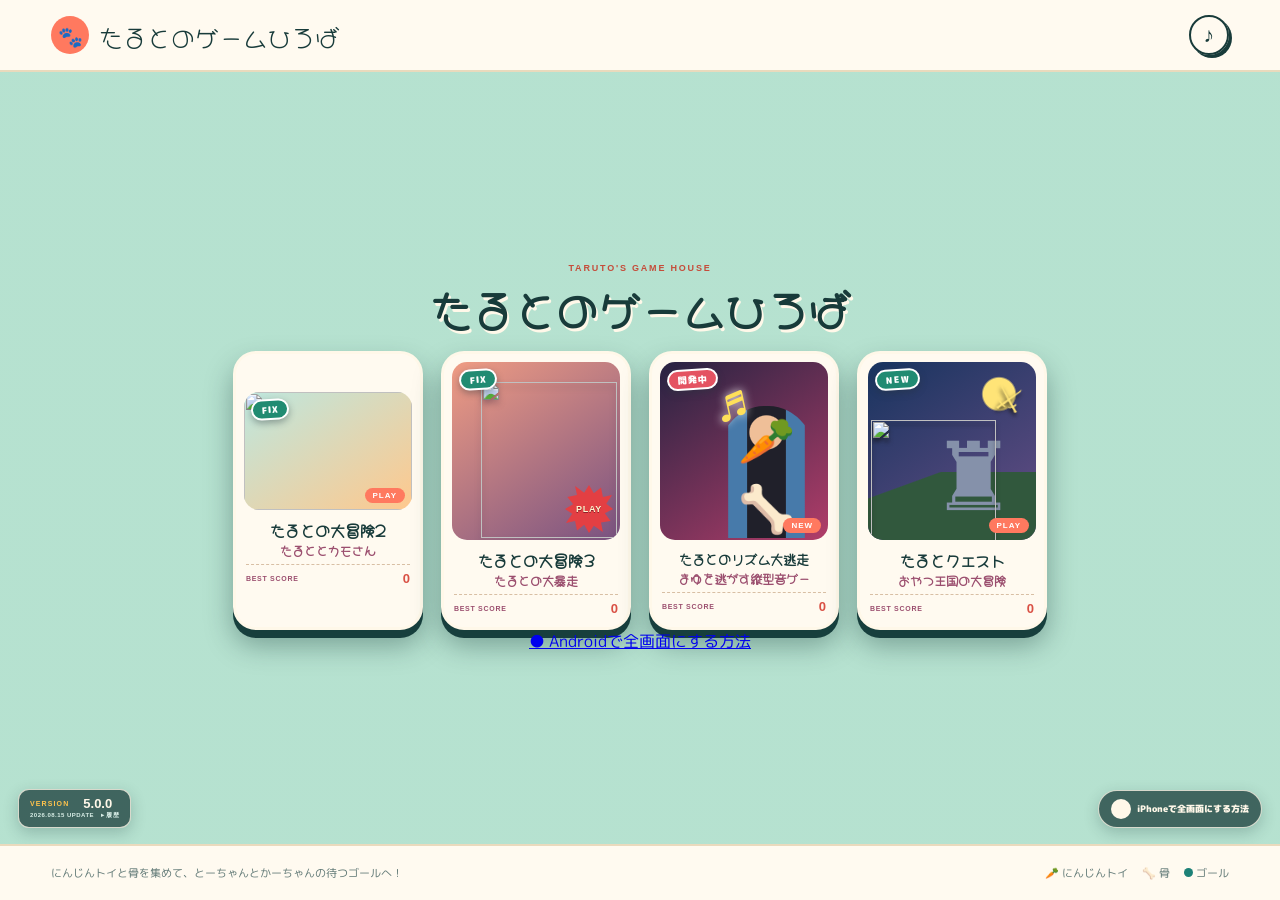
==== index.html @ a23419f9 "Add Taruto Quest RPG and update game hub" ====
<!doctype html>
<html lang="ja">
<head>
  <meta charset="UTF-8">
  <meta name="viewport" content="width=device-width, initial-scale=1.0, viewport-fit=cover">
  <meta name="theme-color" content="#ff795f">
  <meta name="mobile-web-app-capable" content="yes">
  <meta name="apple-mobile-web-app-capable" content="yes">
  <meta name="apple-mobile-web-app-status-bar-style" content="black-translucent">
  <meta name="application-name" content="たるとのゲームひろば">
  <meta name="apple-mobile-web-app-title" content="たるとのゲームひろば">
  <link rel="manifest" href="manifest.webmanifest?v=2">
  <link rel="apple-touch-icon" href="assets/taruto-character-v3.png">
  <title>たるとのゲームひろば</title>
  <link rel="preconnect" href="https://fonts.googleapis.com">
  <link rel="preconnect" href="https://fonts.gstatic.com" crossorigin>
  <link href="https://fonts.googleapis.com/css2?family=Hachi+Maru+Pop&family=M+PLUS+Rounded+1c:wght@700;800;900&family=Noto+Sans+JP:wght@600;700;800&display=swap" rel="stylesheet">
  <link rel="stylesheet" href="style.css?v=27">
  <link rel="stylesheet" href="home-help-links.css?v=1">
  <link rel="stylesheet" href="hub-rhythm-card.css?v=1">
</head>
<body>
  <main class="game-shell">
    <header class="topbar">
      <a class="brand" href="#" aria-label="タイトルへ">
        <span class="paw">🐾</span>
        <span>たるとのゲームひろば</span>
      </a>
      <button id="soundBtn" class="icon-btn" aria-label="音を切り替える">♪</button>
    </header>

    <section class="stage-wrap">
      <canvas id="game" width="1280" height="720" aria-label="たるとの大冒険2 ゲーム画面"></canvas>
      <div id="hud" class="hud hidden">
        <div class="hud-pill"><span class="mini-tart">🐶</span><span id="lives">♥ ♥ ♥</span></div>
        <div class="hud-pill score-pill"><small>SCORE</small><b id="scoreValue">0</b></div>
        <div class="hud-pill time-pill"><small>TIME</small><b id="timeValue">240.0</b></div>
        <div class="hud-pill duck-pill"><span>🦆</span><b id="duckHud">0/0</b></div>
        <div class="hud-pill item-count-pill">
          <span>🥕</span><b id="carrotHud">0/0</b>
          <span>🦴</span><b id="boneHud">0/0</b>
        </div>
        <div class="hud-pill stage-label">たるとの道</div>
        <button id="playRetryBtn" class="play-retry-btn" type="button" aria-label="最初からリトライ" title="最初からリトライ">
          <span>↻</span><small>リトライ</small>
        </button>
        <button id="playHomeBtn" class="play-home-btn" type="button" aria-label="ホーム画面に戻る" title="ホーム画面に戻る">
          <span>←</span><small>HOME</small>
        </button>
      </div>

      <section id="startScreen" class="overlay splash-screen">
        <div class="game-hub">
          <p class="hub-eyebrow">TARUTO'S GAME HOUSE</p>
          <h2 class="hub-title">たるとのゲームひろば</h2>
          <div class="game-grid">
            <button id="startBtn" class="game-card" type="button" aria-label="たるとの大冒険2をはじめる">
              <span class="game-card-art">
                <img src="assets/taruto-character-v3.png" alt="">
                <span class="card-status fixed">FIX</span>
                <i>PLAY</i>
              </span>
              <strong>たるとの大冒険2</strong>
              <span class="game-card-subtitle">たるととカモさん</span>
              <span class="game-card-best"><small>BEST SCORE</small><b id="highScoreValue">0</b></span>
            </button>
            <a class="game-card mayu-game-card" href="mayu-run.html" aria-label="たるとの大冒険3 たるとの大暴走をはじめる">
              <span class="game-card-art mayu-card-art">
                <img class="mayu-card-person" src="assets/mayu-title-v2.png" alt="" aria-hidden="true">
                <span class="card-status fixed">FIX</span>
                <i>PLAY</i>
              </span>
              <strong>たるとの大冒険3</strong>
              <span class="game-card-subtitle">たるとの大暴走</span>
              <span class="game-card-best"><small>BEST SCORE</small><b id="mayuHighScoreValue">0</b></span>
            </a>
            <a class="game-card muscle-game-card" href="rhythm.html" aria-label="たるとのリズムパーティをはじめる">
              <span class="game-card-art muscle-card-art">
                <span class="muscle-card-taruto"></span><span class="muscle-card-kouki">🥕<br>🦴</span><span class="muscle-card-notes">♬</span>
                <span class="card-status developing">開発中</span><i>NEW</i>
              </span>
              <strong>たるとのリズム大逃走</strong>
              <span class="game-card-subtitle">まゆを逃がす縦型音ゲー</span>
              <span class="game-card-best"><small>BEST SCORE</small><b id="muscleHighScoreValue">0</b></span>
            </a>
            <a class="game-card quest-game-card" href="taruto-quest.html" aria-label="たるとクエスト おやつ王国の大冒険をはじめる">
              <span class="game-card-art quest-card-art">
                <span class="quest-card-castle">♜</span>
                <img src="assets/taruto-card-v1.png" alt="" aria-hidden="true">
                <span class="quest-card-sword">⚔</span>
                <span class="card-status fixed">NEW</span><i>PLAY</i>
              </span>
              <strong>たるとクエスト</strong>
              <span class="game-card-subtitle">おやつ王国の大冒険</span>
              <span class="game-card-best"><small>BEST SCORE</small><b id="questHighScoreValue">0</b></span>
            </a>
          </div>
        </div>
        <button id="versionBadge" class="version-badge" type="button" aria-label="バージョン5.0.0。変更履歴を表示" aria-haspopup="dialog">
          <span>VERSION</span>
          <b>5.0.0</b>
          <small>2026.08.15 UPDATE　▸ 履歴</small>
        </button>
        <div class="fullscreen-help-links">
          <a class="iphone-help-link" href="iphone-fullscreen.html"><span></span> iPhoneで全画面にする方法</a>
          <a class="android-help-link" href="android-fullscreen.html"><span>●</span> Androidで全画面にする方法</a>
        </div>
      </section>

      <section id="changelogModal" class="changelog-modal hidden" role="dialog" aria-modal="true" aria-labelledby="changelogTitle">
        <button id="changelogBackdrop" class="changelog-backdrop" type="button" aria-label="変更履歴を閉じる"></button>
        <div class="changelog-card">
          <button id="changelogClose" class="changelog-close" type="button" aria-label="閉じる">×</button>
          <p>TARUTO'S GAME HOUSE</p>
          <h2 id="changelogTitle">変更履歴</h2>
          <div class="changelog-list">
            <article><b>Ver. 5.0.0</b><time>2026.08.15</time><span>新作「たるとクエスト」を追加。レベルを上げながら冒険する、スマホ向けターン制RPG！</span></article>
            <article><b>Ver. 4.0.1</b><time>2026.08.07</time><span>音ゲーの判定幅を調整。GREAT・GOODの範囲を狭め、タイミング精度が結果へ反映されるよう改善。</span></article>
            <article><b>Ver. 4.0.0</b><time>2026.08.07</time><span>音ゲーを縦画面の「リズム大逃走」へ全面刷新。まゆとたるとの追跡、接触ゲームオーバー、距離ボーナス、ルール説明を追加。</span></article>
            <article><b>Ver. 3.2.0</b><time>2026.08.06</time><span>「たるとのリズムパーティ」を刷新。レーン・ゲージ・フィーバー・カモさんガードを追加。</span></article>
            <article><b>Ver. 3.1.4</b><time>2026.08.06</time><span>派手な段階式コンボ表示と、70%以上でクリアになるグルーヴゲージを追加。</span></article>
            <article><b>Ver. 3.1.3</b><time>2026.08.06</time><span>音ゲーの4レーンと操作ボタンを横へ広げ、判定ラインを少し上へ移動。</span></article>
            <article><b>Ver. 3.1.2</b><time>2026.08.06</time><span>音ゲーの操作ボタンを判定ラインから離し、ノーツが隠れないように調整。</span></article>
            <article><b>Ver. 3.1.1</b><time>2026.08.06</time><span>音ゲーを、たるとが踊る「たるとのリズムパーティ」へ全面リニューアル。</span></article>
            <article><b>Ver. 3.1.0</b><time>2026.08.05</time><span>親アプリの名称を「たるとのゲームひろば」に統一し、大冒険2を収録ゲームとして整理。</span></article>
            <article><b>Ver. 3.0.4</b><time>2026.08.05</time><span>ホーム画面にAndroidで全画面起動する方法の案内を追加。</span></article>
            <article><b>Ver. 3.0.3</b><time>2026.08.05</time><span>マッスルビートのボタン操作に対応端末向けの短い振動を追加。</span></article>
            <article><b>Ver. 3.0.2</b><time>2026.08.05</time><span>マッスルビートの判定ボタンをノーツの4列と同じ位置に調整。</span></article>
            <article><b>Ver. 3.0.1</b><time>2026.08.04</time><span>ゲーム開始時の強制全画面表示をやめ、ブラウザの案内が出ないように調整。</span></article>
            <article><b>Ver. 3.0.0</b><time>2026.08.04</time><span>新作「たるとのマッスルビート」のローカル試作版を追加。</span></article>
            <article><b>Ver. 2.4.0</b><time>2026.08.04</time><span>大冒険3の正式版表示、変更履歴、iPhone全画面案内を公開。</span></article>
            <article><b>Ver. 2.3.2</b><time>2026.08.04</time><span>iPhoneで全画面表示するための案内ページを追加。</span></article>
            <article><b>Ver. 2.3.1</b><time>2026.08.04</time><span>たるとの大冒険3を正式版（FIX）へ変更。変更履歴画面を追加。</span></article>
            <article><b>Ver. 2.3.0</b><time>2026.08.04</time><span>スマホ操作ボタンの長押しで文字選択メニューが出る問題を対策。</span></article>
            <article><b>Ver. 2.2.0</b><time>2026.08.01</time><span>デバッグ番号を配置確認モードだけに表示し、左から連番へ整理。</span></article>
            <article><b>Ver. 2.1.0</b><time>2026.08.01</time><span>大冒険3のステージ、敵、アイテム、クリア画面とBGMを調整。</span></article>
          </div>
        </div>
      </section>

      <section id="storyScreen" class="overlay start-screen hidden">
        <p class="eyebrow">A LITTLE FLUFFY ADVENTURE</p>
        <h1><span>たるとの</span><strong>大冒険<i class="sequel">2</i></strong></h1>
        <img class="hero-dog-photo" src="assets/taruto-character-v3.png" alt="にんじんのぬいぐるみをくわえて走る淡いクリーム色のポメラニアン、たると">
        <div class="intro story-copy">
          <p>今日はとーちゃんとかーちゃんが、ふたりでおでかけ。<br>ぼくはおうちで、ひとりでお留守番。</p>
          <p>でも、さみしくなってふたりを探しに行くことにしました。<br>道にはぼくの嫌いなのらねことカラスがいっぱい！</p>
          <p>大好きなカモさんに協力してもらいながら、無事にゴールへ着けるかな？<br>ゴールでは、とーちゃんとかーちゃんが待ってるよ。</p>
        </div>
        <button id="storyBtn" class="primary-btn"><span>冒険へ出発！</span><b>→</b></button>
        <p class="controls-hint">自動で走るよ！　 <kbd>SPACE</kbd> ジャンプ　 <kbd>X</kbd> 回し蹴り</p>
      </section>

      <section id="endScreen" class="overlay end-screen hidden">
        <div id="perfectClear" class="perfect-clear hidden" role="status" aria-label="パーフェクトクリア">
          <div class="perfect-flash">
            <div class="perfect-rays"></div>
            <i style="--x:8%;--d:.05s;--c:#ff795f">★</i><i style="--x:17%;--d:.22s;--c:#5fcea9">●</i>
            <i style="--x:27%;--d:.12s;--c:#ffc34c">◆</i><i style="--x:38%;--d:.31s;--c:#fff8e9">★</i>
            <i style="--x:49%;--d:.02s;--c:#ff795f">●</i><i style="--x:60%;--d:.18s;--c:#5fcea9">◆</i>
            <i style="--x:71%;--d:.28s;--c:#ffc34c">★</i><i style="--x:82%;--d:.08s;--c:#fff8e9">●</i>
            <i style="--x:92%;--d:.25s;--c:#ff795f">◆</i>
            <div class="perfect-title">
              <small>ALL MISSIONS COMPLETE</small>
              <strong>PERFECT!</strong>
              <span>ぜんぶ達成・ノーダメージ！</span>
            </div>
          </div>
          <div class="perfect-stamp"><span>★</span><b>PERFECT CLEAR</b><span>★</span></div>
        </div>
        <div id="greatClear" class="great-clear hidden" role="status" aria-label="3ミス以内のグレートクリア">
          <span>✦</span>
          <div><strong>GREAT CLEAR!</strong></div>
          <span>✦</span>
        </div>
        <div id="goodClear" class="good-clear hidden" role="status" aria-label="6ミス以内のグッドクリア">
          <span>●</span>
          <div><strong>GOOD CLEAR!</strong></div>
          <span>●</span>
        </div>
        <div id="tryClear" class="try-clear hidden" role="status" aria-label="7ミス以上">
          <span>▲</span>
          <div><strong>まだまだ伸びるよ！</strong></div>
          <span>▲</span>
        </div>
        <p class="eyebrow">ADVENTURE COMPLETE!</p>
        <h2>やったね、たると！</h2>
        <div id="newRecord" class="new-record hidden" role="status">
          <span>★</span><strong>NEW HIGH SCORE!</strong><span>★</span>
        </div>
        <div id="cheeseHandoff" class="cheese-handoff hidden" aria-label="たるとがとーちゃんとかーちゃんにチーズを渡す">
          <span class="handoff-taruto">🐶</span>
          <span class="handoff-cheese">🧀</span>
          <span class="handoff-parents" aria-hidden="true">
            <svg viewBox="0 0 72 44" role="img" aria-label="とーちゃんとかーちゃん">
              <circle class="parent-head dad" cx="20" cy="11" r="8"/>
              <path class="parent-hair" d="M12 10c1-10 16-11 17 1-4-3-12-4-17-1z"/>
              <path class="parent-body dad" d="M6 42c1-17 7-23 14-23s13 6 14 23z"/>
              <circle class="parent-head mom" cx="52" cy="11" r="8"/>
              <path class="parent-hair" d="M43 13c-1-15 19-15 18 0l-4 7-2-5c-3 3-7 2-10 0l-2 5z"/>
              <path class="parent-body mom" d="M38 42c1-17 7-23 14-23s13 6 14 23z"/>
              <path class="parent-heart" d="M36 20c-5-6-12 2 0 10 12-8 5-16 0-10z"/>
            </svg>
          </span>
          <strong>チーズのおみやげ、どうぞ！</strong>
        </div>
        <div class="end-medal">☀</div>
        <div class="score-summary" aria-label="スコア集計">
          <div class="score-breakdown">
            <div><span>にんじんトイ <em id="carrotCount">0個</em></span><b id="carrotScore">0</b></div>
            <div><span>ホネッコ <em id="boneCount">0個</em></span><b id="boneScore">0</b></div>
            <div><span>野良ねこ <em id="catCount">0匹</em></span><b id="catScore">0</b></div>
            <div><span>カラス <em id="crowCount">0羽</em></span><b id="crowScore">0</b></div>
            <div><span>カモさんジャンプ <em id="duckCount">0回</em></span><b id="duckScore">0</b></div>
            <div><span>おみやげチーズ <em id="cheeseCount">0個</em></span><b id="cheeseScore">0</b></div>
            <div class="penalty-row"><span>ダメージ・川落下 <em id="damageCount">0回</em></span><b id="damageScore">0</b></div>
          </div>
          <div><span>アクション・アイテム</span><b id="actionScore">0</b></div>
          <div><span>タイムボーナス（残り0.1秒×1）</span><b id="timeBonus">0</b></div>
          <div class="miss-total-row"><span>ミスカウント合計</span><strong id="missTotal">0</strong></div>
          <div class="score-total"><span>TOTAL SCORE</span><strong id="totalScore">0</strong></div>
        </div>
        <div class="credits-window" aria-label="エンディングメッセージ">
          <div id="creditsRoll" class="credits-roll"></div>
        </div>
        <button id="retryBtn" class="primary-btn"><span>もういちど遊ぶ</span><b>↻</b></button>
      </section>

      <div id="toast" class="toast hidden">にんじんトイをみつけた！</div>

      <div id="mobileControls" class="mobile-controls hidden" aria-label="スマートフォン用操作">
        <button data-key="attack" class="attack" aria-label="くるん回し蹴り">⚡<small>KICK</small></button>
        <button data-key="jump" class="jump" aria-label="ジャンプ">↑<small>JUMP</small></button>
      </div>
      <div class="rotate-notice"><span>↻</span><strong>スマホを横にしてね</strong><small>たるとが待っているよ！</small></div>
    </section>

    <footer>
      <span>にんじんトイと骨を集めて、とーちゃんとかーちゃんの待つゴールへ！</span>
      <span class="legend">🥕 にんじんトイ　 🦴 骨　 <i class="dot teal"></i> ゴール</span>
    </footer>
  </main>
  <script src="game.js?v=27"></script>
</body>
</html>
---- style.css ----
:root{--ink:#183b3a;--cream:#fff8e9;--coral:#ff795f;--sun:#ffc34c;--teal:#1d8177}
*{box-sizing:border-box}
html,body{margin:0;min-height:100%;background:#f7ead0;color:var(--ink);font-family:"M PLUS Rounded 1c",sans-serif}
body{overflow-x:hidden;background-image:radial-gradient(#e7ceb0 1px,transparent 1px);background-size:18px 18px}
button,a{-webkit-tap-highlight-color:transparent}
.game-shell{width:min(1460px,100%);margin:auto;min-height:100vh;background:var(--cream);box-shadow:0 0 60px #7f67432b;display:flex;flex-direction:column}
.topbar{height:72px;padding:0 clamp(18px,4vw,56px);display:flex;align-items:center;justify-content:space-between;background:#fffaf0;border-bottom:2px solid #eadabd;z-index:5}
.brand{display:flex;align-items:center;gap:10px;color:var(--ink);text-decoration:none;font-family:"Hachi Maru Pop";font-size:clamp(17px,2vw,24px)}
.paw{display:grid;place-items:center;width:38px;height:38px;background:var(--coral);border-radius:50%;font-size:20px}
.icon-btn{width:40px;height:40px;border:2px solid var(--ink);border-radius:50%;background:transparent;color:var(--ink);font-size:21px;font-weight:900;cursor:pointer;box-shadow:3px 3px 0 var(--ink)}
.icon-btn.off{opacity:.35;text-decoration:line-through}
.stage-wrap{position:relative;flex:1;min-height:0;overflow:hidden;background:#93d7c4;isolation:isolate}
canvas{display:block;width:100%;height:auto;max-height:calc(100vh - 128px);aspect-ratio:16/9;object-fit:cover}
.overlay{position:absolute;inset:0;display:flex;flex-direction:column;align-items:center;justify-content:center;text-align:center;padding:24px;background:linear-gradient(90deg,#fff8e9ed 0%,#fff8e9b8 42%,transparent 74%),url("assets/tart-adventure-bg.png") center/cover;color:var(--ink);transition:.35s}
.splash-screen{background:linear-gradient(#fff8e952,#fff8e952),url("assets/tart-adventure-bg.png") center/cover}
.splash-btn{transform:scale(1.15);box-shadow:0 10px 0 #0c2928,0 18px 35px #183b3a69}
.splash-btn:hover{transform:scale(1.15) translateY(-3px)}
.game-hub{display:flex;flex-direction:column;align-items:center}.hub-eyebrow{margin:0 0 3px;color:#c54c3a;font:900 9px "Trebuchet MS",sans-serif;letter-spacing:.2em}.hub-title{margin:0 0 14px;color:#183b3a;font:900 clamp(22px,4vw,42px) "Hachi Maru Pop","M PLUS Rounded 1c",sans-serif;text-shadow:2px 3px 0 #fff8e9}.game-grid{display:grid;grid-template-columns:repeat(auto-fit,minmax(150px,190px));justify-content:center;gap:18px;width:min(760px,90vw)}.game-card{padding:8px 8px 11px;border:3px solid #fff8e9;border-radius:23px;background:#fffaf0;color:#183b3a;box-shadow:0 8px 0 #173f3d,0 15px 28px #183b3a66;cursor:pointer;transition:.18s}.game-card:hover{transform:translateY(-4px);box-shadow:0 12px 0 #173f3d,0 19px 32px #183b3a66}.game-card:active{transform:translateY(5px);box-shadow:0 3px 0 #173f3d}.game-card-art{position:relative;display:block;height:118px;overflow:hidden;border-radius:15px;background:linear-gradient(145deg,#bde7df,#ffc88d)}.game-card-art img{width:100%;height:100%;object-fit:cover;object-position:center 38%}.game-card-art i{position:absolute;right:7px;bottom:7px;padding:3px 8px;border-radius:99px;background:#ff795f;color:#fff;font:900 8px "Trebuchet MS",sans-serif;letter-spacing:.12em}.game-card strong{display:block;margin:9px 2px 1px;font:900 15px "Hachi Maru Pop","M PLUS Rounded 1c",sans-serif}.game-card small{display:block;color:#1d8177;font-size:8px;font-weight:900;letter-spacing:.12em}
.version-badge{position:absolute;left:max(18px,env(safe-area-inset-left));bottom:max(16px,env(safe-area-inset-bottom));display:grid;grid-template-columns:auto auto;align-items:center;gap:1px 7px;padding:7px 11px;border:1px solid #fff8e9c9;border-radius:11px;background:#183b3abf;color:#fff8e9;box-shadow:0 5px 15px #183b3a3d;text-align:left;font-family:"Trebuchet MS",sans-serif;cursor:pointer}.version-badge:active{transform:translateY(2px)}.version-badge span{color:#ffc34c;font-size:7px;font-weight:900;letter-spacing:.16em}.version-badge b{font-size:13px;line-height:1}.version-badge small{grid-column:1/-1;color:#d9eee7;font-size:6px;font-weight:700;letter-spacing:.08em}
.iphone-help-link{position:absolute;right:max(18px,env(safe-area-inset-right));bottom:max(16px,env(safe-area-inset-bottom));display:flex;align-items:center;gap:6px;padding:8px 12px;border:1px solid #fff8e9c9;border-radius:99px;background:#183b3abf;color:#fff8e9;text-decoration:none;box-shadow:0 5px 15px #183b3a3d;font-size:9px;font-weight:900}.iphone-help-link span{display:grid;place-items:center;width:20px;height:20px;border-radius:50%;background:#fff8e9;color:#183b3a;font-size:12px}.iphone-help-link:active{transform:translateY(2px)}
.changelog-modal{position:absolute;z-index:60;inset:0;display:grid;place-items:center;padding:max(16px,env(safe-area-inset-top)) max(16px,env(safe-area-inset-right)) max(16px,env(safe-area-inset-bottom)) max(16px,env(safe-area-inset-left))}.changelog-backdrop{position:absolute;inset:0;border:0;background:#142e2dc9}.changelog-card{position:relative;z-index:1;width:min(580px,88vw);max-height:82dvh;padding:20px 24px;border:3px solid #fff8e9;border-radius:24px;background:linear-gradient(145deg,#fff8e9,#ffe7bd);color:#183b3a;box-shadow:0 18px 55px #102726aa;overflow:auto}.changelog-card>p{margin:0;color:#d65e53;font:900 8px "Trebuchet MS";letter-spacing:.2em}.changelog-card h2{margin:2px 0 12px;font:900 30px "Hachi Maru Pop","M PLUS Rounded 1c";color:#e45d55}.changelog-close{position:absolute;right:12px;top:10px;width:34px;height:34px;border:0;border-radius:50%;background:#183b3a;color:#fff8e9;font-size:23px;font-weight:900;cursor:pointer}.changelog-list{display:grid;gap:8px}.changelog-list article{display:grid;grid-template-columns:auto 1fr;gap:2px 9px;padding:8px 11px;border:1px solid #e7ba79;border-radius:12px;background:#ffffffa8}.changelog-list b{color:#218b72;font:900 13px "Trebuchet MS"}.changelog-list time{align-self:center;color:#8c725b;font-size:9px;font-weight:900}.changelog-list span{grid-column:1/-1;font-size:11px;font-weight:800;line-height:1.45}
@media(max-width:950px) and (orientation:landscape){.changelog-card{width:min(570px,78vw);max-height:88dvh;padding:10px 16px;border-radius:17px}.changelog-card h2{margin:0 0 6px;font-size:21px}.changelog-close{right:8px;top:7px;width:27px;height:27px;font-size:18px}.changelog-list{grid-template-columns:1fr 1fr;gap:5px}.changelog-list article{padding:5px 8px}.changelog-list b{font-size:10px}.changelog-list time{font-size:7px}.changelog-list span{font-size:8px;line-height:1.3}}
@media(max-width:950px) and (orientation:landscape){.iphone-help-link{right:max(10px,env(safe-area-inset-right));bottom:max(8px,env(safe-area-inset-bottom));padding:5px 9px;font-size:7px}.iphone-help-link span{width:17px;height:17px;font-size:10px}}
.game-card-subtitle{display:block;margin-top:2px;color:#9b4e6e;font:900 12px "Hachi Maru Pop","M PLUS Rounded 1c",sans-serif;line-height:1.25}
.game-card-best{display:flex;align-items:center;justify-content:space-between;gap:8px;margin:7px 2px 0;padding-top:6px;border-top:1px dashed #d8bfa4;color:#183b3a}.game-card-best small{color:#9b4e6e;font:900 7px "Trebuchet MS",sans-serif;letter-spacing:.1em}.game-card-best b{color:#d95145;font:900 13px "Trebuchet MS",sans-serif}
.card-status{position:absolute;z-index:5;left:7px;top:7px;padding:4px 9px;border:2px solid #fff;border-radius:999px;color:#fff;font:900 9px "M PLUS Rounded 1c",sans-serif;line-height:1;letter-spacing:.08em;box-shadow:0 3px 7px #28343c66;transform:rotate(-4deg)}.card-status.fixed{background:#218b72}.card-status.developing{background:#e45362;animation:statusPulse 1.2s ease-in-out infinite alternate}@keyframes statusPulse{to{transform:rotate(-4deg) scale(1.08);filter:brightness(1.12)}}
@media(max-width:950px) and (orientation:landscape){.game-card-subtitle{font-size:10px}}
@media(max-width:950px) and (orientation:landscape){.game-card-best{margin-top:4px;padding-top:3px}.game-card-best small{font-size:6px}.game-card-best b{font-size:10px}}
.hidden{opacity:0!important;pointer-events:none!important;visibility:hidden}
.start-screen{align-items:flex-start;text-align:left;padding-left:clamp(24px,8vw,110px)}
.eyebrow{margin:0 0 10px;color:#c54c3a;letter-spacing:.22em;font-size:12px;font-weight:900}
h1{margin:0;font-family:"Hachi Maru Pop";line-height:.9;filter:drop-shadow(4px 5px 0 #fff)}
h1 span{display:block;font-size:clamp(33px,5vw,68px)}
h1 strong{display:block;color:var(--coral);font:900 clamp(64px,9vw,126px)/1 "M PLUS Rounded 1c",sans-serif;letter-spacing:.02em;transform:rotate(-1deg);-webkit-text-stroke:1px #fff8e9;text-shadow:4px 5px 0 #f3b83d}
.sequel{display:inline-grid;place-items:center;width:.72em;height:.72em;margin-left:.12em;border-radius:50%;background:#ffc34c;color:#183b3a;font:900 .66em/1 "M PLUS Rounded 1c",sans-serif;letter-spacing:0;vertical-align:.1em;-webkit-text-stroke:0;box-shadow:0 0 0 3px #fff8e9,3px 4px 0 #183b3a;transform:rotate(5deg)}
.intro{font-size:clamp(13px,1.5vw,18px);line-height:1.9;margin:14px 0 18px;max-width:560px}
.story-copy p{margin:0 0 8px}.story-copy p:last-child{margin-bottom:0}
.primary-btn{display:flex;align-items:center;gap:22px;padding:8px 9px 8px 26px;border:0;border-radius:999px;background:var(--ink);color:#fff;font:800 16px inherit;cursor:pointer;box-shadow:0 8px 0 #0c2928,0 14px 25px #183b3a4c;transition:.15s}
.primary-btn:hover{transform:translateY(-3px);box-shadow:0 11px 0 #0c2928,0 17px 28px #183b3a4c}
.primary-btn:active{transform:translateY(5px);box-shadow:0 3px 0 #0c2928}
.primary-btn b{display:grid;place-items:center;width:42px;height:42px;background:var(--coral);border-radius:50%;font-size:21px}
.controls-hint{font-size:12px;margin:16px 0 0;color:#51706d}
kbd{display:inline-grid;place-items:center;min-width:28px;height:25px;padding:0 6px;background:#fff;border:1px solid #b5afa1;border-radius:6px;box-shadow:0 2px #afa798;font:800 11px inherit}
.hero-dog-photo{position:absolute;right:2%;bottom:-7%;width:min(51vw,660px);aspect-ratio:1;object-fit:cover;border-radius:50%;border:10px solid #fff8e9;box-shadow:0 20px 50px #65452d52;transform:rotate(3deg)}
.dog-body{position:absolute;bottom:8px;left:35px;width:165px;height:155px;border-radius:50% 55% 42% 46%;background:radial-gradient(circle at 50% 40%,#fff5d7 0 30%,#e9ae58 62%,#b96e35);box-shadow:inset -15px -12px 0 #c47b3c}
.dog-head{position:absolute;z-index:2;top:10px;left:28px;width:185px;height:175px;border-radius:48% 52% 48% 46%;background:radial-gradient(circle at 48% 42%,#fff9e7 0 22%,#efbd72 52%,#c97e3d 82%);box-shadow:inset 0 -12px 0 #d68d44}
.ear{position:absolute;top:-9px;width:67px;height:79px;background:#bd7138;clip-path:polygon(50% 0,100% 100%,0 84%);z-index:-1}.ear.left{left:8px;transform:rotate(-17deg)}.ear.right{right:6px;transform:rotate(18deg)}
.face:before,.face:after{content:"";position:absolute;top:66px;width:14px;height:19px;border-radius:50%;background:#183b3a}.face:before{left:52px}.face:after{right:52px}
.muzzle{position:absolute;left:62px;top:81px;width:64px;height:54px;border-radius:50%;background:#fff7e7}
.muzzle:before{content:"";position:absolute;left:23px;top:6px;width:20px;height:14px;border-radius:50% 50% 60% 60%;background:#2b342f}
.muzzle:after{content:"";position:absolute;left:27px;top:23px;width:15px;height:13px;border-radius:0 0 50% 50%;background:#ed776a}
.dog-tail{position:absolute;right:-5px;bottom:64px;width:100px;height:120px;border:30px solid #d98d47;border-left-color:transparent;border-bottom-color:transparent;border-radius:50%;transform:rotate(30deg)}
.scarf{position:absolute;z-index:3;left:55px;top:156px;width:135px;height:26px;background:var(--teal);border-radius:50%}.scarf:after{content:"";position:absolute;right:-15px;top:10px;width:58px;height:25px;background:var(--teal);transform:rotate(25deg);clip-path:polygon(0 0,100% 48%,10% 100%)}
.hud{position:absolute;z-index:4;inset:20px 24px auto;display:flex;gap:12px;align-items:center;transition:.3s}
.hud-pill{height:44px;display:flex;align-items:center;gap:9px;padding:0 16px;background:#fffaf0e8;border:2px solid #fff;border-radius:99px;box-shadow:0 5px 16px #16484229;font-weight:900}
.hud-pill:first-child{color:#e2504b}.mini-tart{font-size:23px}.hud-pill small{color:#718480;font-size:9px;letter-spacing:.08em}.score-pill b{color:#dc7048;min-width:54px;text-align:right}.time-pill b{color:#1d8177;min-width:28px;text-align:right}.stage-label{margin-left:auto;color:var(--teal)}
.duck-pill{color:#1d8177}.duck-pill span{font-size:20px}.duck-pill b{min-width:28px;font-size:12px}
.item-count-pill{gap:5px;padding:0 11px}.item-count-pill span{font-size:17px}.item-count-pill b{min-width:25px;color:#b85f3d;font-size:11px}.item-count-pill span:nth-of-type(2){margin-left:3px}
.play-retry-btn{position:absolute;top:110px;right:0;display:flex;align-items:center;justify-content:center;gap:6px;height:38px;padding:0 13px;border:2px solid #ff795f;border-radius:12px;background:#fffaf0ed;color:#c94f3d;font:800 10px/1 "Arial Rounded MT Bold","Trebuchet MS",sans-serif;letter-spacing:.12em;box-shadow:0 4px 0 #c94f3d,0 8px 18px #16484229;cursor:pointer}.play-retry-btn span{font-size:20px;line-height:1;letter-spacing:0}.play-retry-btn small{font:inherit}.play-retry-btn:active{transform:translateY(3px);box-shadow:0 1px 0 #c94f3d,0 4px 10px #16484229;background:#fff0e8}
.play-home-btn{position:absolute;top:110px;left:0;display:flex;align-items:center;justify-content:center;gap:5px;height:38px;padding:0 12px;border:2px solid #fff;border-radius:12px;background:#183b3ad9;color:#fff8e9;font:800 9px/1 "Arial Rounded MT Bold","Trebuchet MS",sans-serif;letter-spacing:.1em;box-shadow:0 4px 0 #0c2928,0 8px 18px #16484229;cursor:pointer}.play-home-btn span{font-size:17px;line-height:1;letter-spacing:0}.play-home-btn small{font:inherit}.play-home-btn:active{transform:translateY(3px);box-shadow:0 1px 0 #0c2928,0 4px 10px #16484229;background:#245957}
.high-score-badge{position:absolute;z-index:8;top:76px;right:24px;display:flex;align-items:center;gap:7px;padding:5px 11px;border-radius:99px;background:#183b3acc;color:#fff8e9;border:1px solid #ffffffb8;box-shadow:0 4px 12px #183b3a3d;font-size:12px;font-weight:900}.high-score-badge small{font-size:8px;letter-spacing:.12em;color:#ffc34c}.high-score-badge b{min-width:36px;text-align:right}
.toast{position:absolute;z-index:6;left:50%;top:68px;transform:translateX(-50%);padding:10px 22px;border-radius:99px;background:var(--ink);color:#fff;font-weight:900;transition:.2s;box-shadow:0 8px 20px #183b3a55}
.toast.achievement{z-index:9;padding:13px 28px;border:3px solid #fff8e9;background:linear-gradient(90deg,#ff795f,#ffc34c,#ff795f);color:#183b3a;box-shadow:0 0 0 4px #ffc34c,0 10px 30px #183b3a66;font-family:"Hachi Maru Pop","M PLUS Rounded 1c",sans-serif;animation:achievementPop .55s cubic-bezier(.2,1.7,.4,1),achievementGlow .65s ease-in-out .55s infinite alternate}.toast.achievement::before,.toast.achievement::after{content:"★";margin:0 9px;color:#fff}@keyframes achievementPop{from{opacity:0;transform:translateX(-50%) scale(.3) rotate(-5deg)}to{opacity:1;transform:translateX(-50%) scale(1) rotate(0)}}@keyframes achievementGlow{to{filter:brightness(1.15);transform:translateX(-50%) scale(1.04)}}
.overlay.end-screen{align-items:flex-start;background:linear-gradient(90deg,#102f2dcc 0%,#102f2d9c 38%,#102f2d28 70%,transparent 100%),url("assets/ending-photo.png") center/cover;padding-left:5vw}
.end-screen h2{font-family:"Hachi Maru Pop";font-size:clamp(36px,6vw,72px);margin:0;color:#ffb05e;text-shadow:3px 4px 0 #173f3d}
.end-screen>.eyebrow{color:#ffe3a7}.end-screen p{line-height:1.8}.end-medal{font-size:70px;filter:drop-shadow(0 5px 0 #6b4a17)}
.cheese-handoff{position:relative;display:flex;align-items:center;gap:10px;min-height:48px;padding:4px 14px;margin:2px 0 5px;border-radius:16px;background:#fff8e9e8;border:2px solid #f0c87f;color:#173f3d;overflow:hidden}.cheese-handoff span{font-size:28px}.cheese-handoff strong{font:900 13px "Hachi Maru Pop","M PLUS Rounded 1c",sans-serif}.cheese-handoff .handoff-cheese{animation:giveCheese 1.8s ease-in-out infinite}.end-screen.hidden .handoff-cheese{animation:none}@keyframes giveCheese{0%{transform:translateX(-15px) rotate(-12deg) scale(.85)}55%{transform:translateX(18px) translateY(-8px) rotate(10deg) scale(1.2)}100%{transform:translateX(44px) rotate(0) scale(.85)}}
.handoff-parents{display:block;width:58px;height:38px;flex:none}.handoff-parents svg{display:block;width:100%;height:100%;overflow:visible}.parent-head{fill:#f2c29b;stroke:#173f3d;stroke-width:1.5}.parent-hair{fill:#55433a}.parent-body{stroke:#173f3d;stroke-width:1.5}.parent-body.dad{fill:#5f9e85}.parent-body.mom{fill:#f47f6b}.parent-heart{fill:#ffc34c;stroke:#fff8e9;stroke-width:1}
.new-record{display:flex;align-items:center;gap:10px;margin:2px 0 5px;padding:5px 16px;border-radius:99px;background:linear-gradient(90deg,#ff795f,#ffc34c,#ff795f);color:#183b3a;border:3px solid #fff8e9;box-shadow:0 0 0 3px #ffc34c,0 8px 24px #ffb64d88;font:900 clamp(14px,2vw,22px) "Hachi Maru Pop","M PLUS Rounded 1c",sans-serif;animation:newRecordPop .7s cubic-bezier(.2,1.8,.4,1),newRecordGlow 1s ease-in-out .7s infinite alternate}.new-record span{color:#fff;font-size:1.25em;animation:recordStar .8s linear infinite}@keyframes newRecordPop{0%{transform:scale(.1) rotate(-8deg);opacity:0}100%{transform:scale(1) rotate(0);opacity:1}}@keyframes newRecordGlow{to{filter:brightness(1.2);transform:scale(1.04)}}@keyframes recordStar{to{transform:rotate(360deg)}}
.perfect-clear{position:absolute;z-index:20;inset:0;pointer-events:none;overflow:hidden}.perfect-flash{position:absolute;inset:0;display:grid;place-items:center;background:radial-gradient(circle,#fffbd5e8 0 15%,#ffc34cbb 30%,#ff795f5c 52%,transparent 72%);animation:perfectFlash 3.6s ease both}.perfect-rays{position:absolute;width:115vmax;aspect-ratio:1;border-radius:50%;background:repeating-conic-gradient(from 0deg,#fff8e900 0 8deg,#fff8e9b8 8deg 13deg,#fff8e900 13deg 24deg);animation:perfectRays 7s linear infinite}.perfect-title{position:relative;z-index:2;display:flex;flex-direction:column;align-items:center;filter:drop-shadow(0 9px 0 #9b4f2d) drop-shadow(0 16px 22px #183b3a88);animation:perfectTitle 3.1s cubic-bezier(.2,1.5,.3,1) both}.perfect-title small{padding:5px 15px;border-radius:99px;background:#183b3a;color:#fff8e9;font:900 clamp(9px,1.5vw,14px) "Trebuchet MS",sans-serif;letter-spacing:.2em}.perfect-title strong{color:#fff8e9;font:900 clamp(62px,13vw,158px)/.9 "Arial Black","M PLUS Rounded 1c",sans-serif;letter-spacing:-.07em;-webkit-text-stroke:clamp(3px,.65vw,8px) #ff795f;text-shadow:0 0 0 #ffc34c}.perfect-title span{margin-top:12px;padding:7px 22px;border:3px solid #fff8e9;border-radius:99px;background:#ffc34c;color:#183b3a;font:900 clamp(14px,2.5vw,28px) "Hachi Maru Pop","M PLUS Rounded 1c",sans-serif}.perfect-flash>i{position:absolute;z-index:3;top:-10%;left:var(--x);color:var(--c);font-style:normal;font-size:clamp(18px,4vw,48px);text-shadow:0 3px 0 #183b3a66;animation:perfectConfetti 2.6s cubic-bezier(.2,.7,.4,1) var(--d) both}.perfect-stamp{position:absolute;z-index:4;top:18px;right:22px;display:flex;align-items:center;gap:7px;padding:8px 15px;border:3px solid #fff8e9;border-radius:99px;background:linear-gradient(90deg,#ff795f,#ffc34c);color:#183b3a;box-shadow:0 0 0 3px #ffc34c,0 7px 20px #183b3a55;font:900 clamp(10px,1.4vw,16px) "Arial Rounded MT Bold","Trebuchet MS",sans-serif;letter-spacing:.08em;animation:perfectStamp .65s cubic-bezier(.2,1.6,.4,1) 3.15s both}.perfect-stamp span{color:#fff8e9}@keyframes perfectFlash{0%{opacity:0}8%,76%{opacity:1}100%{opacity:0;visibility:hidden}}@keyframes perfectRays{to{transform:rotate(360deg)}}@keyframes perfectTitle{0%{opacity:0;transform:scale(.15) rotate(-10deg)}18%,78%{opacity:1;transform:scale(1) rotate(0)}100%{opacity:0;transform:scale(1.25)}}@keyframes perfectConfetti{0%{opacity:0;transform:translateY(0) rotate(0) scale(.4)}12%{opacity:1}100%{opacity:0;transform:translateY(115vh) rotate(780deg) scale(1)}}@keyframes perfectStamp{from{opacity:0;transform:scale(.2) rotate(12deg)}to{opacity:1;transform:scale(1) rotate(-2deg)}}
.perfect-clear.preview-still .perfect-flash,.perfect-clear.preview-still .perfect-title,.perfect-clear.preview-still .perfect-stamp{animation:none;opacity:1;visibility:visible}.perfect-clear.preview-still .perfect-flash>i{animation:none;top:var(--preview-y,18%);transform:rotate(18deg)}.perfect-clear.preview-still .perfect-flash>i:nth-of-type(2n){--preview-y:72%;transform:rotate(-24deg)}.perfect-clear.preview-still .perfect-flash>i:nth-of-type(3n){--preview-y:42%;transform:rotate(42deg)}
.perfect-clear.hidden .perfect-flash,.perfect-clear.hidden .perfect-rays,.perfect-clear.hidden .perfect-title,.perfect-clear.hidden .perfect-flash>i,.perfect-clear.hidden .perfect-stamp{animation:none}
.great-clear{position:absolute;z-index:12;top:66px;right:22px;display:flex;align-items:center;gap:9px;padding:9px 16px;border:2px solid #fff8e9;border-radius:16px;background:linear-gradient(135deg,#1d8177e8,#65b95de8);color:#fff8e9;box-shadow:0 0 0 3px #5fcea977,0 8px 22px #183b3a55;transform:rotate(1deg);animation:greatClearPop .7s cubic-bezier(.2,1.5,.4,1),greatClearGlow .8s ease-in-out .7s 2 alternate}.great-clear>span{color:#ffc34c;font-size:20px}.great-clear div{display:flex;flex-direction:column;line-height:1}.great-clear small{color:#d8fff0;font:900 8px "Trebuchet MS",sans-serif;letter-spacing:.18em}.great-clear strong{margin-top:3px;font:900 clamp(13px,2vw,20px) "Arial Rounded MT Bold","Trebuchet MS",sans-serif;letter-spacing:.04em}.great-clear.hidden{animation:none}@keyframes greatClearPop{from{opacity:0;transform:translateY(-18px) scale(.4) rotate(-5deg)}to{opacity:1;transform:translateY(0) scale(1) rotate(1deg)}}@keyframes greatClearGlow{to{filter:brightness(1.2);box-shadow:0 0 0 5px #5fcea999,0 10px 28px #183b3a66}}
.good-clear,.try-clear{position:absolute;z-index:12;top:66px;right:22px;display:flex;align-items:center;gap:9px;padding:9px 16px;border:2px solid #fff8e9;border-radius:16px;color:#fff8e9;box-shadow:0 7px 20px #183b3a55;animation:rankClearPop .65s cubic-bezier(.2,1.4,.4,1)}.good-clear{background:linear-gradient(135deg,#4388bde8,#67b7d2e8)}.try-clear{background:linear-gradient(135deg,#6f665de8,#d57c5de8)}.good-clear>span{color:#d8f5ff}.try-clear>span{color:#ffc34c}.good-clear div,.try-clear div{display:flex;flex-direction:column;line-height:1}.good-clear small,.try-clear small{font:900 8px "Trebuchet MS",sans-serif;letter-spacing:.18em;opacity:.85}.good-clear strong,.try-clear strong{margin-top:3px;font:900 clamp(12px,1.8vw,18px) "M PLUS Rounded 1c",sans-serif}.good-clear.hidden,.try-clear.hidden{animation:none}@keyframes rankClearPop{from{opacity:0;transform:translateY(-14px) scale(.55)}to{opacity:1;transform:translateY(0) scale(1)}}
.score-summary{width:min(700px,54vw);padding:10px 18px;border-radius:18px;background:#173f3de6;color:#fff8e9;border:2px solid #f0c87f;box-shadow:0 7px 20px #102f2d66}
.score-summary>div{display:flex;align-items:center;justify-content:space-between;gap:20px;padding:3px 0;font-size:clamp(11px,1.3vw,16px)}.score-summary b{color:#ffc34c;font-size:1.2em}.score-total{margin-top:5px;padding-top:7px!important;border-top:1px dashed #f0c87f}.score-total strong{color:#ffb05e;font-size:clamp(24px,3.5vw,42px);line-height:1}
.score-summary .score-breakdown{display:grid;grid-template-columns:1fr 1fr;gap:1px 18px;padding-bottom:6px;margin-bottom:4px;border-bottom:1px dashed #f0c87f}.score-breakdown>div{display:flex;justify-content:space-between;gap:10px;font-size:.82em}.score-breakdown em{color:#bde7df;font-style:normal;font-size:.88em}.score-breakdown b{font-size:1em}
.score-breakdown .penalty-row b{color:#ff8d82}
.score-summary .miss-total-row{margin-top:4px;padding:5px 0!important;border-top:1px dashed #f0c87f;color:#ffe3a7}.miss-total-row strong{display:grid;place-items:center;min-width:30px;height:25px;padding:0 8px;border-radius:99px;background:#ff795f;color:#fff8e9!important;font-size:15px!important}
.credits-window{position:absolute;top:50%;right:max(3vw,env(safe-area-inset-right));width:min(38vw,480px);height:min(48vh,270px);overflow:hidden;margin:0;background:#fff8e9ed;border:3px solid #f0c87f;border-radius:22px;box-shadow:inset 0 0 22px #e5b95e38,0 7px 20px #183b3a52;transform:translateY(-50%);mask-image:linear-gradient(transparent,#000 11% 89%,transparent)}
.credits-roll{padding:0 18px;color:#173f3d;font:700 clamp(14px,1.55vw,20px)/1.6 "Noto Sans JP","Yu Gothic",sans-serif;text-align:center;animation:creditsFlow 17s linear both}
.credits-roll p{max-width:420px;margin:0 auto 28px;text-wrap:balance;text-shadow:1px 2px 0 #fff}
.end-screen.hidden .credits-roll{animation:none}
@keyframes creditsFlow{0%{transform:translateY(270px);opacity:0}6%{opacity:1}90%{opacity:1}100%{transform:translateY(-115%);opacity:0}}
.mobile-controls{display:none;position:absolute;z-index:7;left:18px;right:18px;bottom:16px;justify-content:space-between;pointer-events:none}
.mobile-controls button{pointer-events:auto;width:62px;height:62px;border:2px solid #fff;border-radius:50%;background:#183b3ad1;color:#fff;font-size:25px;font-weight:900;box-shadow:0 5px 12px #183b3a48;touch-action:none}
.mobile-controls .attack{background:#f4a62bde}.mobile-controls .jump{background:#ff795fe8}.jump small,.attack small{display:block;font-size:7px;letter-spacing:.1em}
footer{min-height:56px;padding:0 clamp(18px,4vw,56px);display:flex;align-items:center;justify-content:space-between;gap:18px;font-size:11px;color:#617976;background:#fffaf0;border-top:2px solid #eadabd}
.rotate-notice{display:none}
.legend{white-space:nowrap}.dot{display:inline-block;width:9px;height:9px;border-radius:50%}.coral{background:var(--coral)}.teal{background:var(--teal)}
@media(max-width:950px) and (orientation:landscape){html,body{width:100%;height:100%;overflow:hidden}.topbar,footer{display:none}.game-shell,.stage-wrap{width:100vw;height:100dvh;min-height:100dvh;max-height:100dvh}.stage-wrap{position:fixed;inset:0}.overlay{background:linear-gradient(90deg,#fff8e9eb 0 47%,transparent 76%),url("assets/tart-adventure-bg.png") center/cover}.splash-screen{background:linear-gradient(#fff8e98a,#fff8e98a),url("assets/tart-adventure-bg.png") center/cover}.hub-title{font-size:clamp(19px,6dvh,29px);margin-bottom:8px}.hub-eyebrow{font-size:7px}.game-grid{grid-template-columns:150px;gap:10px}.game-card{padding:6px 6px 8px;border-radius:18px}.game-card-art{height:min(26dvh,92px);border-radius:12px}.game-card strong{margin-top:6px;font-size:12px}.start-screen{padding:8px max(4vw,env(safe-area-inset-left))}.start-screen h1 span{font-size:24px}.start-screen h1 strong{font-size:50px}.eyebrow{font-size:8px;margin-bottom:3px}.intro{font-size:10px;line-height:1.45;margin:5px 0 8px;max-width:430px}.primary-btn{font-size:12px;padding:6px 7px 6px 18px}.primary-btn b{width:30px;height:30px}.hero-dog-photo{width:min(37vw,42dvh);right:max(3%,env(safe-area-inset-right));bottom:-18%;border-width:5px}.mobile-controls{display:flex;left:max(10px,env(safe-area-inset-left));right:max(10px,env(safe-area-inset-right));bottom:max(7px,env(safe-area-inset-bottom))}.mobile-controls button{width:100px;height:100px;font-size:34px}.mobile-controls small{font-size:10px}.controls-hint{display:none}canvas{width:100vw;height:100dvh;max-height:none;object-fit:contain;background:#3e9f92}.hud{inset:max(6px,env(safe-area-inset-top)) max(10px,env(safe-area-inset-right)) auto max(10px,env(safe-area-inset-left))}.hud-pill{height:32px;padding:0 10px;font-size:12px}.collect-pill span{font-size:17px}.stage-label{display:none}.play-retry-btn{top:70px;right:0;height:34px;padding:0 10px;font-size:9px}.play-retry-btn span{font-size:19px}.play-home-btn{top:70px;left:0;height:34px;padding:0 9px;font-size:8px}.play-home-btn span{font-size:16px}.high-score-badge{top:max(43px,calc(env(safe-area-inset-top) + 38px));right:max(10px,env(safe-area-inset-right));padding:3px 8px;font-size:10px}.toast{top:max(43px,calc(env(safe-area-inset-top) + 38px));padding:7px 16px;font-size:12px}}
@media(max-width:950px) and (orientation:portrait){.topbar,footer,.overlay,.hud,.mobile-controls,canvas{display:none!important}.stage-wrap{position:fixed;inset:0;background:linear-gradient(#ffb37e,#ffe5b6)}.rotate-notice{position:absolute;inset:0;display:flex;flex-direction:column;align-items:center;justify-content:center;gap:8px;text-align:center;color:var(--ink)}.rotate-notice span{font-size:78px;color:var(--coral);animation:rotatePhone 1.8s ease-in-out infinite}.rotate-notice strong{font-size:24px}.rotate-notice small{color:#775f4a}@keyframes rotatePhone{50%{transform:rotate(90deg)}}}
@media(max-width:950px) and (orientation:landscape){
  .splash-screen{background:linear-gradient(#fff8e938,#fff8e938),url("assets/tart-adventure-bg.png") center/cover;padding:max(20px,env(safe-area-inset-top)) max(20px,env(safe-area-inset-right)) max(20px,env(safe-area-inset-bottom)) max(20px,env(safe-area-inset-left))}
  .end-screen{padding:max(6px,env(safe-area-inset-top)) max(14px,env(safe-area-inset-right)) max(6px,env(safe-area-inset-bottom)) max(14px,env(safe-area-inset-left))}
  .end-screen .eyebrow{display:none}.end-screen h2{font-size:clamp(21px,6dvh,31px)}.end-medal{display:none}.new-record{padding:2px 10px;margin:1px 0 2px;font-size:10px;border-width:2px}.cheese-handoff{min-height:32px;padding:1px 8px;margin:1px 0 2px}.cheese-handoff span{font-size:19px}.cheese-handoff strong{font-size:8px}.score-summary{width:58vw;padding:4px 10px;border-radius:12px}.score-summary>div{font-size:9px;padding:1px 0}.score-summary .score-breakdown{gap:0 12px;padding-bottom:3px;margin-bottom:2px}.score-breakdown>div{font-size:8px}.score-total{margin-top:2px;padding-top:3px!important}.score-total strong{font-size:21px}.credits-window{top:50%;right:max(2vw,env(safe-area-inset-right));width:36vw;height:min(56dvh,205px);margin:0;border-width:2px;border-radius:15px}.credits-roll{padding:0 10px;font-size:clamp(10px,2.8dvh,13px);line-height:1.55}.credits-roll p{margin-bottom:18px}
  .start-screen{
    justify-content:center;
    padding-top:max(14px,env(safe-area-inset-top));
    padding-bottom:max(14px,env(safe-area-inset-bottom));
    padding-left:max(5vw,env(safe-area-inset-left));
    padding-right:max(5vw,env(safe-area-inset-right));
  }
  .start-screen .eyebrow,.start-screen h1,.start-screen .intro,.start-screen .primary-btn{position:relative;z-index:2;max-width:48vw}
  .start-screen h1 span{font-size:clamp(24px,8dvh,34px)}
  .start-screen h1 strong{font-size:clamp(54px,18dvh,82px)}
  .start-screen .intro{font-size:clamp(8px,2.35dvh,11px);line-height:1.35;margin:clamp(3px,1dvh,6px) 0}.story-copy p{margin-bottom:4px}
  .hero-dog-photo{width:min(42vw,78dvh);right:max(3vw,env(safe-area-inset-right));bottom:-3%;border-width:5px}
}
@media(max-width:950px) and (orientation:landscape) and (max-height:420px){
  .start-screen{padding-left:max(6vw,env(safe-area-inset-left));padding-right:max(6vw,env(safe-area-inset-right))}
  .start-screen .eyebrow{display:none}
  .start-screen h1 span{font-size:22px}
  .start-screen h1 strong{font-size:52px}
  .start-screen .intro{font-size:9px;line-height:1.35;max-width:43vw}
  .hero-dog-photo{width:min(38vw,70dvh);right:max(5vw,env(safe-area-inset-right));bottom:0}
}

/* ストーリー画面の左右を中央へ寄せ、中央の余白を抑える */
.start-screen{padding-left:clamp(48px,12vw,175px)}
.start-screen .eyebrow,.start-screen h1,.start-screen .intro,.start-screen .primary-btn,.start-screen .controls-hint{max-width:min(560px,43vw)}
.hero-dog-photo{right:7%}
@media(max-width:950px) and (orientation:landscape){
  .start-screen{padding-left:max(9vw,env(safe-area-inset-left));padding-right:max(4vw,env(safe-area-inset-right))}
  .start-screen .eyebrow,.start-screen h1,.start-screen .intro,.start-screen .primary-btn{max-width:45vw}
  .hero-dog-photo{right:max(8vw,env(safe-area-inset-right))}
}
@media(max-width:950px) and (orientation:landscape) and (max-height:420px){
  .start-screen{padding-left:max(9vw,env(safe-area-inset-left));padding-right:max(4vw,env(safe-area-inset-right))}
  .start-screen .intro{max-width:45vw}
  .hero-dog-photo{right:max(8vw,env(safe-area-inset-right))}
}

/* スコア内訳の獲得数・倍率を同じ縦列に揃える */
.score-breakdown>div{display:grid;grid-template-columns:minmax(0,1fr) 46px;align-items:center}
.score-breakdown>div>b{text-align:right}
.score-breakdown>div>span{display:grid;grid-template-columns:minmax(0,1fr) auto;align-items:center;gap:5px}
.score-breakdown>div>span>em{white-space:nowrap;text-align:right}

/* iPhone横向きでメッセージ欄がスコア欄へ重ならない幅にする */
@media(max-width:950px) and (orientation:landscape){
  .credits-window{
    width:min(28vw,198px);
    right:max(1.5vw,env(safe-area-inset-right));
  }
}

/* ゲームひろば：夜のお散歩編 */
.game-card{text-decoration:none}
.night-card-art{background:linear-gradient(145deg,#182756,#674a83)}
.night-card-art img{filter:brightness(.75) saturate(.8);object-position:center 42%}
.night-card-art::after{content:"🌙";position:absolute;left:8px;top:6px;font-size:32px;filter:drop-shadow(0 2px 3px #10162b)}
@media(max-width:950px) and (orientation:landscape){
  .game-grid{grid-template-columns:repeat(2,minmax(128px,150px))}
}

/* ゲームひろば：たるとの大冒険3 */
.mayu-game-card{min-width:190px}
.mayu-card-art{height:178px;background:linear-gradient(145deg,#ef9c83,#795281)}
.mayu-card-art::before{content:"";position:absolute;z-index:2;left:-10px;bottom:3px;width:112px;height:96px;background:url("assets/taruto-card-v1.png") center/contain no-repeat;filter:drop-shadow(0 4px 3px #39294177)}
.game-card-art .mayu-card-person{position:absolute;z-index:1;right:3px;bottom:2px;width:136px;height:156px;object-fit:contain;object-position:center center;filter:drop-shadow(0 4px 3px #39294166)}
.mayu-card-art i{z-index:4;right:7px;bottom:7px;display:grid;place-items:center;width:48px;height:48px;padding:0;border-radius:0;background:#e33f43;color:#fff7cf;font-size:9px;letter-spacing:.08em;clip-path:polygon(50% 0,60% 17%,75% 5%,79% 25%,98% 21%,86% 39%,100% 50%,83% 59%,95% 75%,75% 78%,79% 98%,60% 85%,50% 100%,40% 83%,25% 95%,21% 75%,2% 79%,15% 60%,0 50%,17% 40%,5% 25%,25% 21%,21% 2%,40% 16%);filter:drop-shadow(0 3px 2px #34283d99);text-shadow:0 1px 0 #8d202a}
@media(max-width:950px) and (orientation:landscape){.mayu-game-card{min-width:150px}.mayu-card-art{height:min(39dvh,142px)}.game-card-art .mayu-card-person{right:3px;bottom:3px;width:108px;height:124px}.mayu-card-art::before{left:-7px;bottom:3px;width:88px;height:75px}}
@media(max-width:950px) and (orientation:landscape){.mayu-card-art i{width:42px;height:42px;font-size:8px}}
.muscle-game-card{min-width:190px}.muscle-card-art{height:178px;background:linear-gradient(145deg,#272342,#b13d69);overflow:hidden}.muscle-card-taruto{position:absolute;z-index:2;left:-7px;bottom:-2px;width:105px;height:96px;background:url("assets/taruto-card-v1.png") center/contain no-repeat;filter:drop-shadow(0 4px 3px #1118)}.muscle-card-kouki{position:absolute;right:9px;bottom:2px;display:grid;place-items:center;width:105px;height:132px;border-radius:48% 48% 12% 12%;background:radial-gradient(circle at 50% 20%,#efbf98 0 14%,transparent 15%),linear-gradient(90deg,transparent 31%,#20202a 32% 68%,transparent 69%),linear-gradient(90deg,transparent 13%,#477aaa 14% 86%,transparent 87%);font-size:46px}.muscle-card-notes{position:absolute;z-index:3;right:78px;top:18px;color:#ffe059;font-size:35px;transform:rotate(-12deg);text-shadow:0 0 10px #fff}.muscle-card-art i{z-index:5}.muscle-game-card strong{font-size:13px}
@media(max-width:950px) and (orientation:landscape){.game-grid{grid-template-columns:repeat(3,minmax(112px,150px));gap:8px;width:min(520px,74vw)}.muscle-game-card,.mayu-game-card{min-width:0}.muscle-card-art{height:min(39dvh,142px)}.muscle-card-taruto{width:78px;height:70px}.muscle-card-kouki{right:3px;width:83px;height:105px;font-size:35px}.muscle-card-notes{right:60px;top:12px;font-size:25px}.muscle-game-card strong{font-size:10px}.game-card-subtitle{font-size:7px}}

/* ゲームひろば：たるとクエスト */
.game-grid{width:min(850px,94vw)}
.quest-game-card{min-width:190px}.quest-card-art{height:178px;background:radial-gradient(circle at 78% 18%,#ffe477 0 8%,transparent 9%),linear-gradient(145deg,#18345f,#684e86)}.quest-card-art::after{content:"";position:absolute;left:0;right:0;bottom:0;height:38%;background:linear-gradient(160deg,transparent 20%,#31583d 21%)}.quest-card-art img{position:absolute;z-index:2;left:3px;bottom:-5px;width:125px;height:125px;object-fit:contain;filter:drop-shadow(0 4px 2px #1118)}.quest-card-castle{position:absolute;z-index:1;right:20px;bottom:18px;color:#8591aa;font-size:95px;line-height:1}.quest-card-sword{position:absolute;z-index:3;right:12px;top:13px;color:#ffe477;font-size:33px;transform:rotate(13deg);filter:drop-shadow(0 3px 2px #111)}.quest-card-art i,.quest-card-art .card-status{z-index:4}
@media(max-width:950px) and (orientation:landscape){.game-grid{grid-template-columns:repeat(4,minmax(100px,140px));gap:7px;width:min(590px,88vw)}.quest-game-card{min-width:0}.quest-card-art{height:min(39dvh,142px)}.quest-card-art img{width:96px;height:96px}.quest-card-castle{font-size:72px}.quest-game-card strong{font-size:10px}}
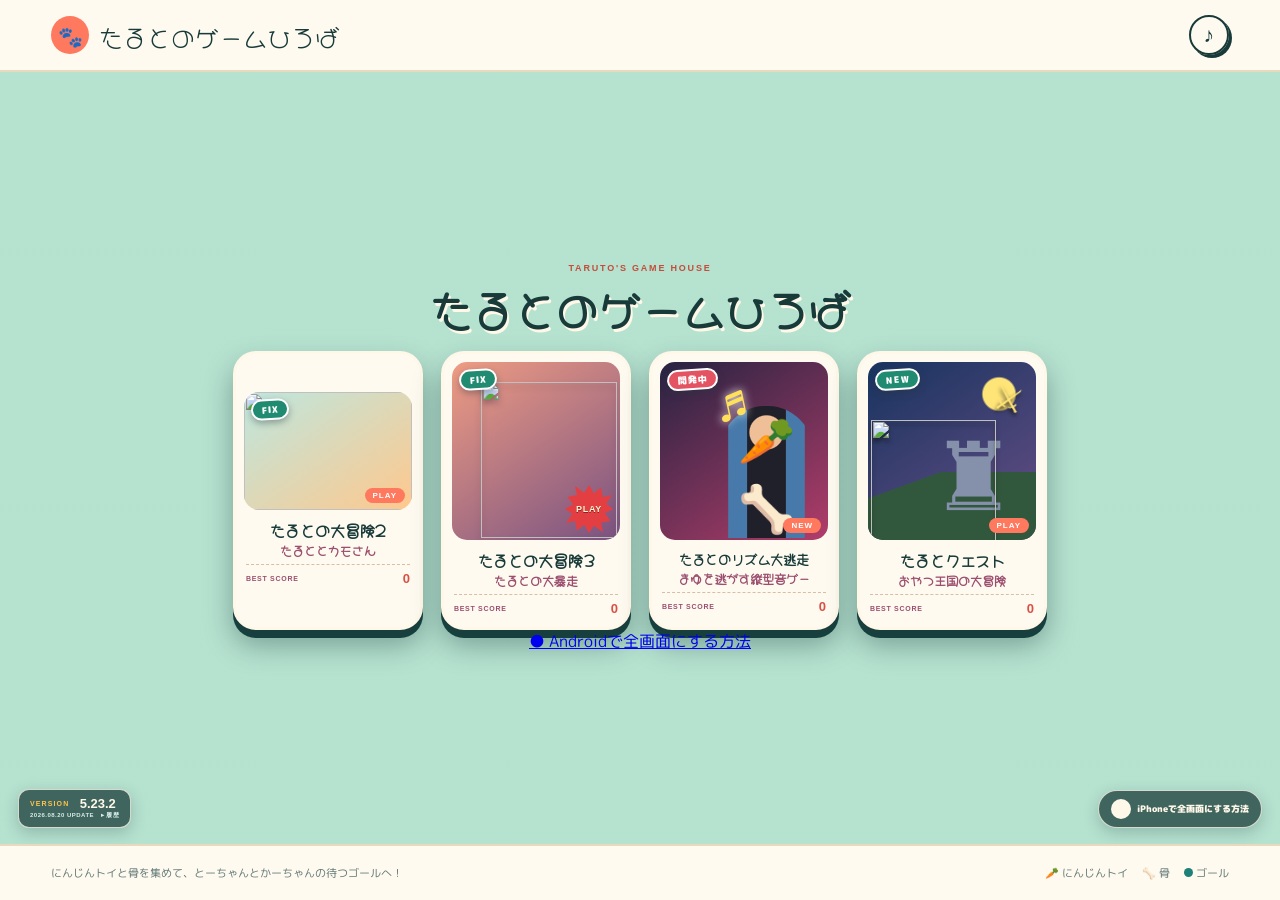
==== commit 9cedc655: "Add quest debug tables and update hub version" ====
--- a/index.html
+++ b/index.html
@@ -96,10 +96,10 @@
             </a>
           </div>
         </div>
-        <button id="versionBadge" class="version-badge" type="button" aria-label="バージョン5.0.0。変更履歴を表示" aria-haspopup="dialog">
+        <button id="versionBadge" class="version-badge" type="button" aria-label="バージョン5.23.2。変更履歴を表示" aria-haspopup="dialog">
           <span>VERSION</span>
-          <b>5.0.0</b>
-          <small>2026.08.15 UPDATE　▸ 履歴</small>
+          <b>5.23.2</b>
+          <small>2026.08.20 UPDATE　▸ 履歴</small>
         </button>
         <div class="fullscreen-help-links">
           <a class="iphone-help-link" href="iphone-fullscreen.html"><span></span> iPhoneで全画面にする方法</a>
@@ -114,6 +114,7 @@
           <p>TARUTO'S GAME HOUSE</p>
           <h2 id="changelogTitle">変更履歴</h2>
           <div class="changelog-list">
+            <article><b>Ver. 5.23.2</b><time>2026.08.20</time><span>「たるとクエスト」を更新。ATBバトル、攻撃・補助・回復技、探索マップ、隠しマス、仲間のまゆ、敵・技デバッグ一覧を追加・調整。</span></article>
             <article><b>Ver. 5.0.0</b><time>2026.08.15</time><span>新作「たるとクエスト」を追加。レベルを上げながら冒険する、スマホ向けターン制RPG！</span></article>
             <article><b>Ver. 4.0.1</b><time>2026.08.07</time><span>音ゲーの判定幅を調整。GREAT・GOODの範囲を狭め、タイミング精度が結果へ反映されるよう改善。</span></article>
             <article><b>Ver. 4.0.0</b><time>2026.08.07</time><span>音ゲーを縦画面の「リズム大逃走」へ全面刷新。まゆとたるとの追跡、接触ゲームオーバー、距離ボーナス、ルール説明を追加。</span></article>
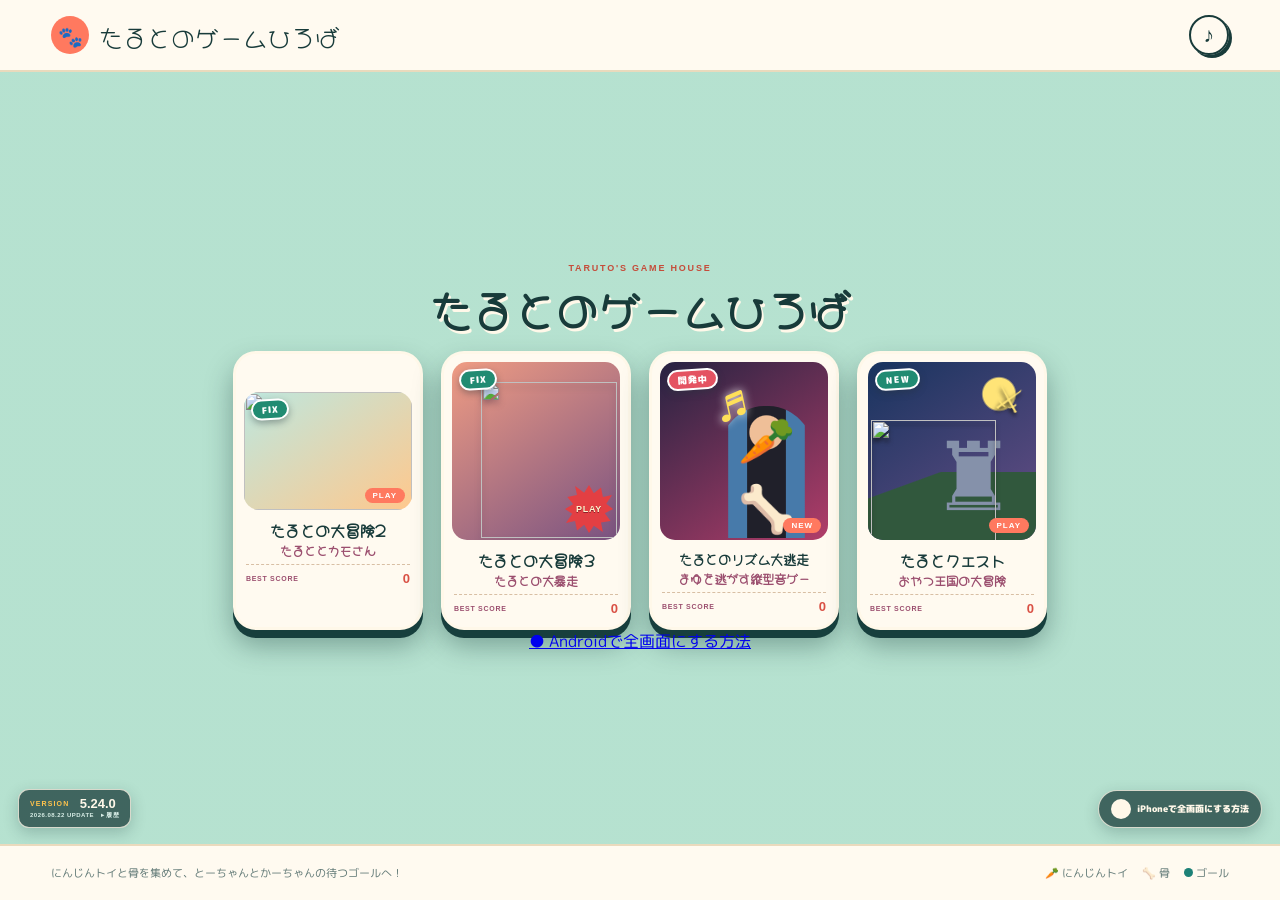
==== commit 0e3db103: "Add stage progression rewards and party recovery updates" ====
--- a/index.html
+++ b/index.html
@@ -15,7 +15,7 @@
   <link rel="preconnect" href="https://fonts.googleapis.com">
   <link rel="preconnect" href="https://fonts.gstatic.com" crossorigin>
   <link href="https://fonts.googleapis.com/css2?family=Hachi+Maru+Pop&family=M+PLUS+Rounded+1c:wght@700;800;900&family=Noto+Sans+JP:wght@600;700;800&display=swap" rel="stylesheet">
-  <link rel="stylesheet" href="style.css?v=27">
+  <link rel="stylesheet" href="style.css?v=28">
   <link rel="stylesheet" href="home-help-links.css?v=1">
   <link rel="stylesheet" href="hub-rhythm-card.css?v=1">
 </head>
@@ -96,10 +96,10 @@
             </a>
           </div>
         </div>
-        <button id="versionBadge" class="version-badge" type="button" aria-label="バージョン5.23.2。変更履歴を表示" aria-haspopup="dialog">
+        <button id="versionBadge" class="version-badge" type="button" aria-label="バージョン5.24.0。変更履歴を表示" aria-haspopup="dialog">
           <span>VERSION</span>
-          <b>5.23.2</b>
-          <small>2026.08.20 UPDATE　▸ 履歴</small>
+          <b>5.24.0</b>
+          <small>2026.08.22 UPDATE　▸ 履歴</small>
         </button>
         <div class="fullscreen-help-links">
           <a class="iphone-help-link" href="iphone-fullscreen.html"><span></span> iPhoneで全画面にする方法</a>
@@ -114,6 +114,7 @@
           <p>TARUTO'S GAME HOUSE</p>
           <h2 id="changelogTitle">変更履歴</h2>
           <div class="changelog-list">
+            <article><b>Ver. 5.24.0</b><time>2026.08.22</time><span>ゲーム広場のスマホ表示を縦向きレイアウトへ変更。大冒険2・3の開始前に横向き案内を追加。</span></article>
             <article><b>Ver. 5.23.2</b><time>2026.08.20</time><span>「たるとクエスト」を更新。ATBバトル、攻撃・補助・回復技、探索マップ、隠しマス、仲間のまゆ、敵・技デバッグ一覧を追加・調整。</span></article>
             <article><b>Ver. 5.0.0</b><time>2026.08.15</time><span>新作「たるとクエスト」を追加。レベルを上げながら冒険する、スマホ向けターン制RPG！</span></article>
             <article><b>Ver. 4.0.1</b><time>2026.08.07</time><span>音ゲーの判定幅を調整。GREAT・GOODの範囲を狭め、タイミング精度が結果へ反映されるよう改善。</span></article>
@@ -139,6 +140,20 @@
         </div>
       </section>
 
+      <section id="landscapeGameModal" class="landscape-game-modal hidden" role="dialog" aria-modal="true" aria-labelledby="landscapeGameTitle">
+        <button id="landscapeGameBackdrop" class="landscape-game-backdrop" type="button" aria-label="閉じる"></button>
+        <div class="landscape-game-card">
+          <span class="landscape-phone" aria-hidden="true">📱</span>
+          <small>PLAY STYLE</small>
+          <h2 id="landscapeGameTitle">スマホを横向きにしてね</h2>
+          <p>「たるとの大冒険2・3」は、横向き画面で遊ぶゲームです。</p>
+          <div>
+            <button id="landscapeGameCancel" type="button">もどる</button>
+            <button id="landscapeGameStart" class="primary" type="button">横向きにしてゲーム開始</button>
+          </div>
+        </div>
+      </section>
+
       <section id="storyScreen" class="overlay start-screen hidden">
         <p class="eyebrow">A LITTLE FLUFFY ADVENTURE</p>
         <h1><span>たるとの</span><strong>大冒険<i class="sequel">2</i></strong></h1>
@@ -241,6 +256,6 @@
       <span class="legend">🥕 にんじんトイ　 🦴 骨　 <i class="dot teal"></i> ゴール</span>
     </footer>
   </main>
-  <script src="game.js?v=27"></script>
+  <script src="game.js?v=28"></script>
 </body>
 </html>
--- a/style.css
+++ b/style.css
@@ -169,3 +169,10 @@
 .game-grid{width:min(850px,94vw)}
 .quest-game-card{min-width:190px}.quest-card-art{height:178px;background:radial-gradient(circle at 78% 18%,#ffe477 0 8%,transparent 9%),linear-gradient(145deg,#18345f,#684e86)}.quest-card-art::after{content:"";position:absolute;left:0;right:0;bottom:0;height:38%;background:linear-gradient(160deg,transparent 20%,#31583d 21%)}.quest-card-art img{position:absolute;z-index:2;left:3px;bottom:-5px;width:125px;height:125px;object-fit:contain;filter:drop-shadow(0 4px 2px #1118)}.quest-card-castle{position:absolute;z-index:1;right:20px;bottom:18px;color:#8591aa;font-size:95px;line-height:1}.quest-card-sword{position:absolute;z-index:3;right:12px;top:13px;color:#ffe477;font-size:33px;transform:rotate(13deg);filter:drop-shadow(0 3px 2px #111)}.quest-card-art i,.quest-card-art .card-status{z-index:4}
 @media(max-width:950px) and (orientation:landscape){.game-grid{grid-template-columns:repeat(4,minmax(100px,140px));gap:7px;width:min(590px,88vw)}.quest-game-card{min-width:0}.quest-card-art{height:min(39dvh,142px)}.quest-card-art img{width:96px;height:96px}.quest-card-castle{font-size:72px}.quest-game-card strong{font-size:10px}}
+
+/* Ver. 5.24.0: the game hub is portrait-first on smartphones. */
+.landscape-game-modal{position:fixed;z-index:100;inset:0;display:grid;place-items:center;padding:20px}.landscape-game-backdrop{position:absolute;inset:0;border:0;background:#102c2bd9}.landscape-game-card{position:relative;z-index:1;width:min(420px,90vw);padding:25px 20px 20px;border:4px solid #fff8e9;border-radius:27px;background:linear-gradient(145deg,#fff8e9,#ffdca9);box-shadow:0 18px 55px #102726aa;text-align:center}.landscape-phone{display:inline-block;font-size:58px;animation:landscapePhoneTurn 1.6s ease-in-out infinite}.landscape-game-card>small{display:block;color:#c54c3a;font:900 9px "Trebuchet MS";letter-spacing:.2em}.landscape-game-card h2{margin:5px 0 7px;font:900 24px "Hachi Maru Pop","M PLUS Rounded 1c",sans-serif}.landscape-game-card p{margin:0 auto 18px;font-size:13px;line-height:1.6}.landscape-game-card>div{display:grid;grid-template-columns:1fr 1.7fr;gap:9px}.landscape-game-card button{min-height:48px;border:2px solid #183b3a;border-radius:14px;background:#fff;color:#183b3a;font-weight:900}.landscape-game-card button.primary{background:#ff795f;color:#fff8e9;box-shadow:0 4px 0 #9f3c31}@keyframes landscapePhoneTurn{50%{transform:rotate(90deg)}}
+
+@media(max-width:950px) and (orientation:portrait){
+  html,body{height:auto;min-height:100%;overflow-x:hidden;overflow-y:auto}.game-shell{width:100%;min-height:100dvh}.topbar{display:flex!important;height:60px;padding:0 14px}.topbar .brand{font-size:15px}.topbar .paw{width:34px;height:34px}.stage-wrap{position:relative;inset:auto;display:block;min-height:calc(100dvh - 60px);height:auto;overflow:visible;background:#93d7c4}.splash-screen.overlay{position:relative;inset:auto;display:flex!important;min-height:calc(100dvh - 60px);height:auto;padding:24px 13px 105px;justify-content:flex-start;background:linear-gradient(#fff8e9b8,#fff8e9d9),url("assets/tart-adventure-bg.png") center/cover}.game-hub{width:100%}.hub-eyebrow{margin-top:5px;font-size:8px}.hub-title{margin:3px 0 17px;font-size:clamp(22px,7vw,31px)}.game-grid{grid-template-columns:repeat(2,minmax(0,1fr));width:100%;max-width:430px;gap:14px 11px}.game-card,.mayu-game-card,.muscle-game-card,.quest-game-card{min-width:0;width:100%;padding:7px 7px 10px;border-radius:19px}.game-card-art,.mayu-card-art,.muscle-card-art,.quest-card-art{height:132px;border-radius:13px}.game-card strong,.muscle-game-card strong,.quest-game-card strong{margin-top:7px;font-size:11px;line-height:1.35}.game-card-subtitle{font-size:9px}.game-card-best{margin-top:5px;padding-top:4px}.game-card-art .mayu-card-person{width:105px;height:125px}.mayu-card-art::before{width:82px;height:72px}.muscle-card-taruto{width:76px;height:68px}.muscle-card-kouki{right:2px;width:78px;height:99px;font-size:32px}.quest-card-art img{width:92px;height:92px}.quest-card-castle{font-size:68px}.version-badge{position:absolute;left:13px;bottom:52px}.fullscreen-help-links{position:absolute;right:10px;bottom:45px}.rotate-notice{display:none!important}footer{display:none}.landscape-game-modal{display:grid!important}.landscape-game-modal.hidden{display:none!important}
+}
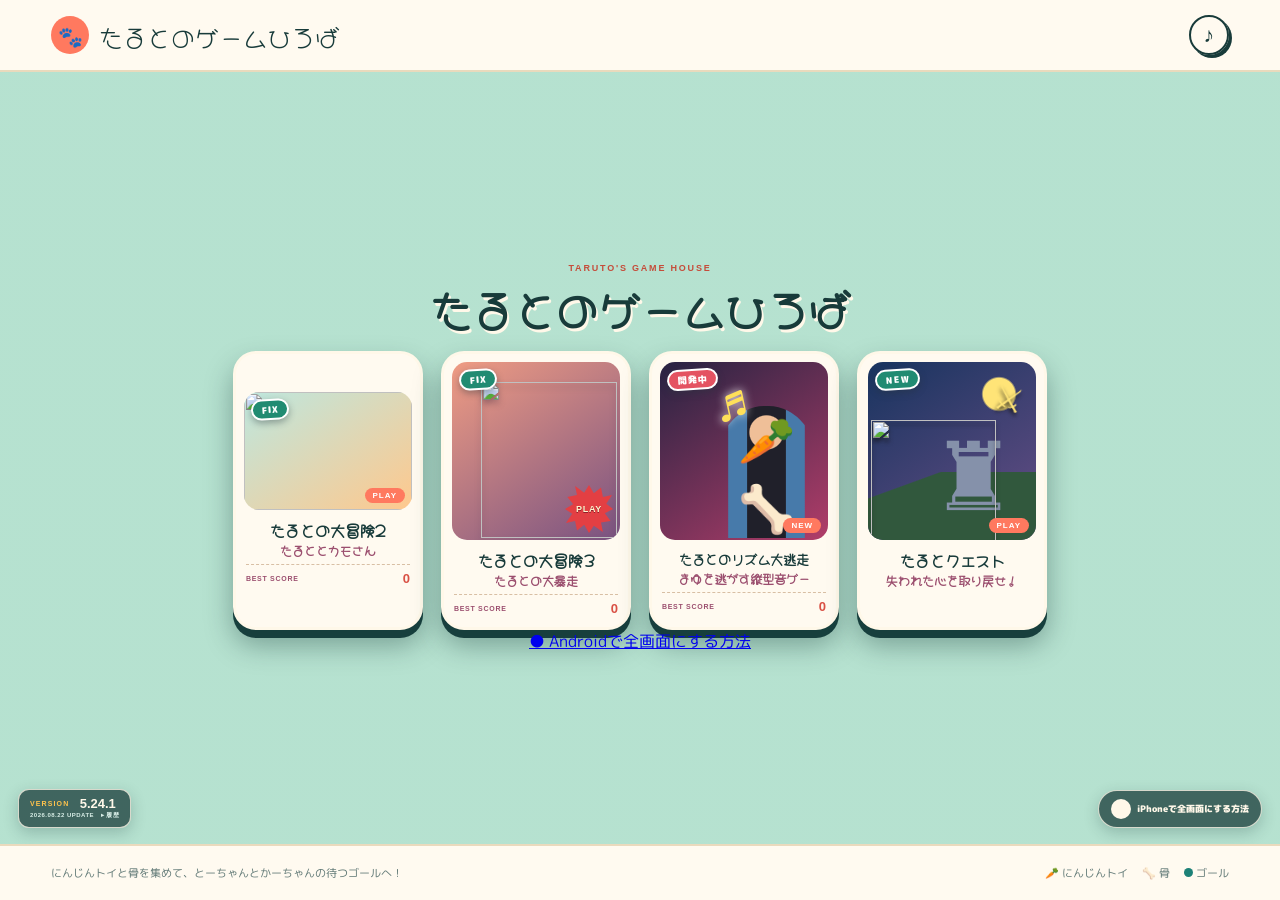
==== commit b19cdd70: "Update quest map flow saves and battle UI" ====
--- a/index.html
+++ b/index.html
@@ -83,7 +83,7 @@
               <span class="game-card-subtitle">まゆを逃がす縦型音ゲー</span>
               <span class="game-card-best"><small>BEST SCORE</small><b id="muscleHighScoreValue">0</b></span>
             </a>
-            <a class="game-card quest-game-card" href="taruto-quest.html" aria-label="たるとクエスト おやつ王国の大冒険をはじめる">
+            <a class="game-card quest-game-card" href="taruto-quest.html" aria-label="たるとクエスト 失われた心を取り戻せ！をはじめる">
               <span class="game-card-art quest-card-art">
                 <span class="quest-card-castle">♜</span>
                 <img src="assets/taruto-card-v1.png" alt="" aria-hidden="true">
@@ -91,14 +91,13 @@
                 <span class="card-status fixed">NEW</span><i>PLAY</i>
               </span>
               <strong>たるとクエスト</strong>
-              <span class="game-card-subtitle">おやつ王国の大冒険</span>
-              <span class="game-card-best"><small>BEST SCORE</small><b id="questHighScoreValue">0</b></span>
+              <span class="game-card-subtitle">失われた心を取り戻せ！</span>
             </a>
           </div>
         </div>
-        <button id="versionBadge" class="version-badge" type="button" aria-label="バージョン5.24.0。変更履歴を表示" aria-haspopup="dialog">
+        <button id="versionBadge" class="version-badge" type="button" aria-label="バージョン5.24.1。変更履歴を表示" aria-haspopup="dialog">
           <span>VERSION</span>
-          <b>5.24.0</b>
+          <b>5.24.1</b>
           <small>2026.08.22 UPDATE　▸ 履歴</small>
         </button>
         <div class="fullscreen-help-links">
@@ -114,6 +113,7 @@
           <p>TARUTO'S GAME HOUSE</p>
           <h2 id="changelogTitle">変更履歴</h2>
           <div class="changelog-list">
+            <article><b>Ver. 5.24.1</b><time>2026.08.22</time><span>ゲームカードの「たるとクエスト」に現在のサブタイトルを反映し、ベストスコア表示を削除。</span></article>
             <article><b>Ver. 5.24.0</b><time>2026.08.22</time><span>ゲーム広場のスマホ表示を縦向きレイアウトへ変更。大冒険2・3の開始前に横向き案内を追加。</span></article>
             <article><b>Ver. 5.23.2</b><time>2026.08.20</time><span>「たるとクエスト」を更新。ATBバトル、攻撃・補助・回復技、探索マップ、隠しマス、仲間のまゆ、敵・技デバッグ一覧を追加・調整。</span></article>
             <article><b>Ver. 5.0.0</b><time>2026.08.15</time><span>新作「たるとクエスト」を追加。レベルを上げながら冒険する、スマホ向けターン制RPG！</span></article>
@@ -256,6 +256,6 @@
       <span class="legend">🥕 にんじんトイ　 🦴 骨　 <i class="dot teal"></i> ゴール</span>
     </footer>
   </main>
-  <script src="game.js?v=28"></script>
+  <script src="game.js?v=29"></script>
 </body>
 </html>
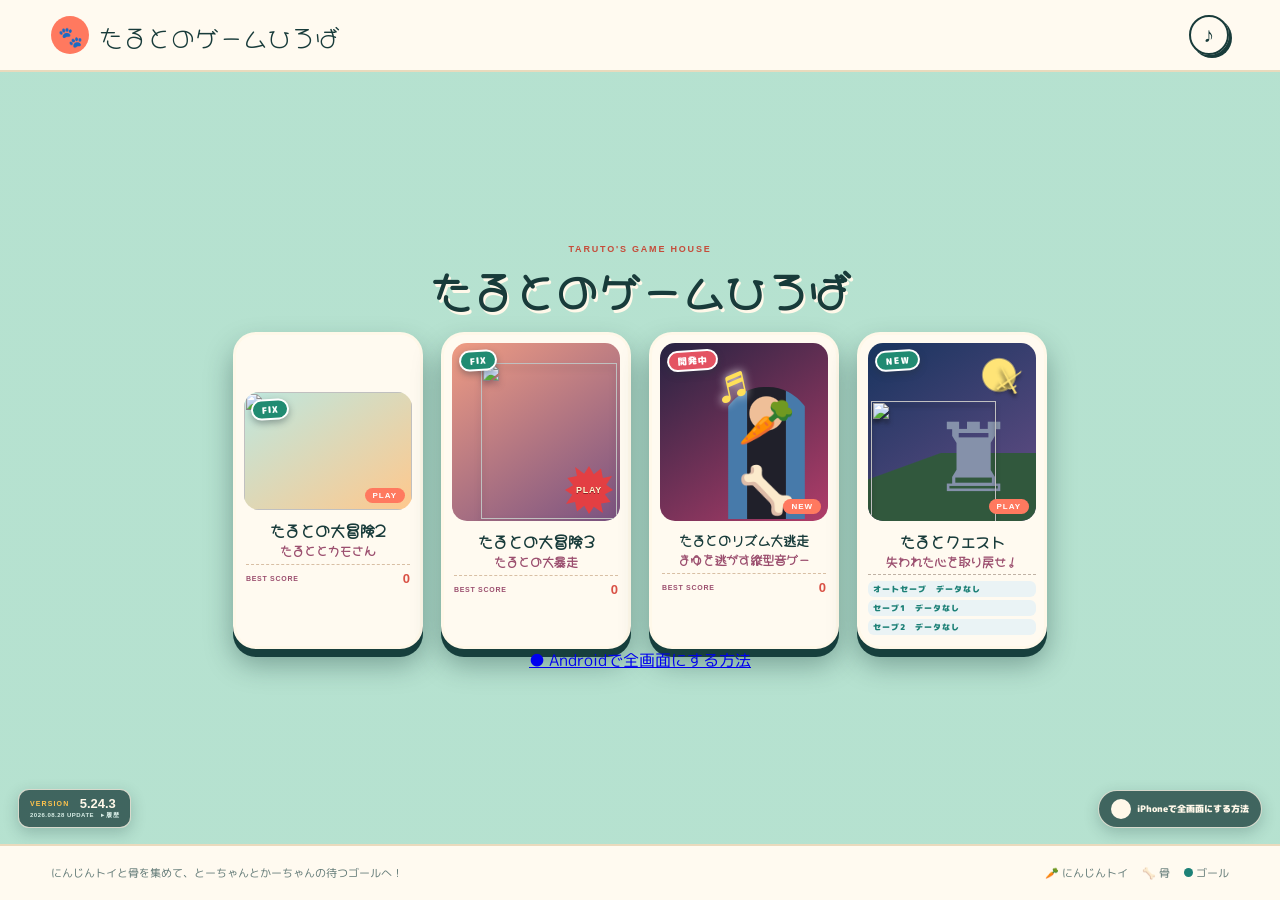
==== commit 38237450: "Show quest save summaries on game hub" ====
--- a/index.html
+++ b/index.html
@@ -15,7 +15,7 @@
   <link rel="preconnect" href="https://fonts.googleapis.com">
   <link rel="preconnect" href="https://fonts.gstatic.com" crossorigin>
   <link href="https://fonts.googleapis.com/css2?family=Hachi+Maru+Pop&family=M+PLUS+Rounded+1c:wght@700;800;900&family=Noto+Sans+JP:wght@600;700;800&display=swap" rel="stylesheet">
-  <link rel="stylesheet" href="style.css?v=28">
+  <link rel="stylesheet" href="style.css?v=29">
   <link rel="stylesheet" href="home-help-links.css?v=1">
   <link rel="stylesheet" href="hub-rhythm-card.css?v=1">
 </head>
@@ -92,13 +92,18 @@
               </span>
               <strong>たるとクエスト</strong>
               <span class="game-card-subtitle">失われた心を取り戻せ！</span>
+              <span class="quest-save-summary" aria-label="たるとクエストのセーブ状況">
+                <small id="questAutoSave">オートセーブ　データなし</small>
+                <small id="questSaveSlot1">セーブ1　データなし</small>
+                <small id="questSaveSlot2">セーブ2　データなし</small>
+              </span>
             </a>
           </div>
         </div>
-        <button id="versionBadge" class="version-badge" type="button" aria-label="バージョン5.24.1。変更履歴を表示" aria-haspopup="dialog">
+        <button id="versionBadge" class="version-badge" type="button" aria-label="バージョン5.24.3。変更履歴を表示" aria-haspopup="dialog">
           <span>VERSION</span>
-          <b>5.24.1</b>
-          <small>2026.08.22 UPDATE　▸ 履歴</small>
+          <b>5.24.3</b>
+          <small>2026.08.28 UPDATE　▸ 履歴</small>
         </button>
         <div class="fullscreen-help-links">
           <a class="iphone-help-link" href="iphone-fullscreen.html"><span></span> iPhoneで全画面にする方法</a>
@@ -113,6 +118,8 @@
           <p>TARUTO'S GAME HOUSE</p>
           <h2 id="changelogTitle">変更履歴</h2>
           <div class="changelog-list">
+            <article><b>Ver. 5.24.3</b><time>2026.08.28</time><span>たるとクエストのオートセーブ情報を、手動セーブ1・2より上に追加。</span></article>
+            <article><b>Ver. 5.24.2</b><time>2026.08.28</time><span>ゲームカードに、たるとクエストの手動セーブ1・2のレベルとステージ番号を表示。</span></article>
             <article><b>Ver. 5.24.1</b><time>2026.08.22</time><span>ゲームカードの「たるとクエスト」に現在のサブタイトルを反映し、ベストスコア表示を削除。</span></article>
             <article><b>Ver. 5.24.0</b><time>2026.08.22</time><span>ゲーム広場のスマホ表示を縦向きレイアウトへ変更。大冒険2・3の開始前に横向き案内を追加。</span></article>
             <article><b>Ver. 5.23.2</b><time>2026.08.20</time><span>「たるとクエスト」を更新。ATBバトル、攻撃・補助・回復技、探索マップ、隠しマス、仲間のまゆ、敵・技デバッグ一覧を追加・調整。</span></article>
@@ -256,6 +263,6 @@
       <span class="legend">🥕 にんじんトイ　 🦴 骨　 <i class="dot teal"></i> ゴール</span>
     </footer>
   </main>
-  <script src="game.js?v=29"></script>
+  <script src="game.js?v=31"></script>
 </body>
 </html>
--- a/style.css
+++ b/style.css
@@ -145,6 +145,11 @@
   }
 }
 
+/* Ver. 5.24.2: quest manual-save summaries on the game hub card. */
+.quest-save-summary{display:grid;gap:3px;width:100%;margin-top:6px;padding-top:6px;border-top:1px dashed #765f5177;color:#374f67;text-align:left}
+.quest-save-summary small{display:block;padding:3px 5px;border-radius:6px;background:#eaf3f5;font-size:8px;font-weight:900;line-height:1.25;white-space:nowrap}
+@media(max-width:950px) and (orientation:portrait){.quest-save-summary{gap:2px;margin-top:5px;padding-top:5px}.quest-save-summary small{padding:3px 4px;font-size:7px}}
+
 /* ゲームひろば：夜のお散歩編 */
 .game-card{text-decoration:none}
 .night-card-art{background:linear-gradient(145deg,#182756,#674a83)}
